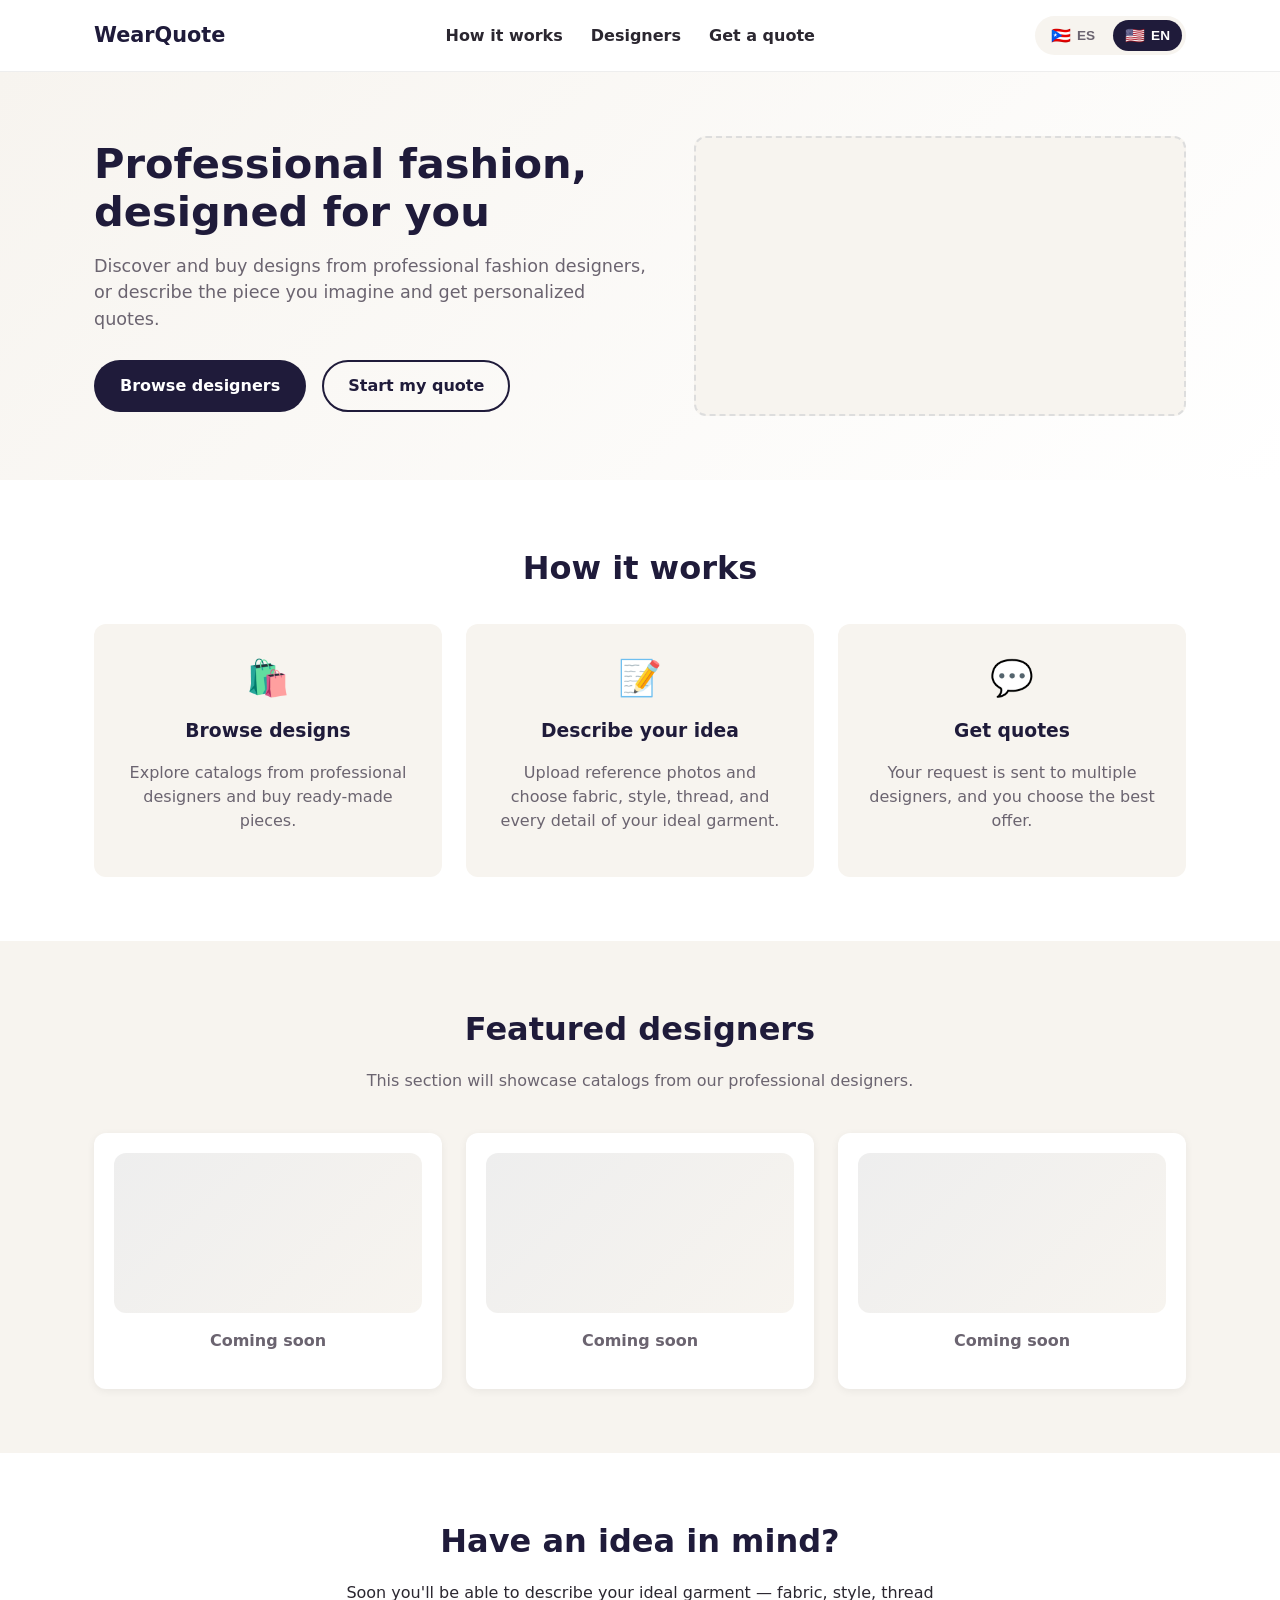
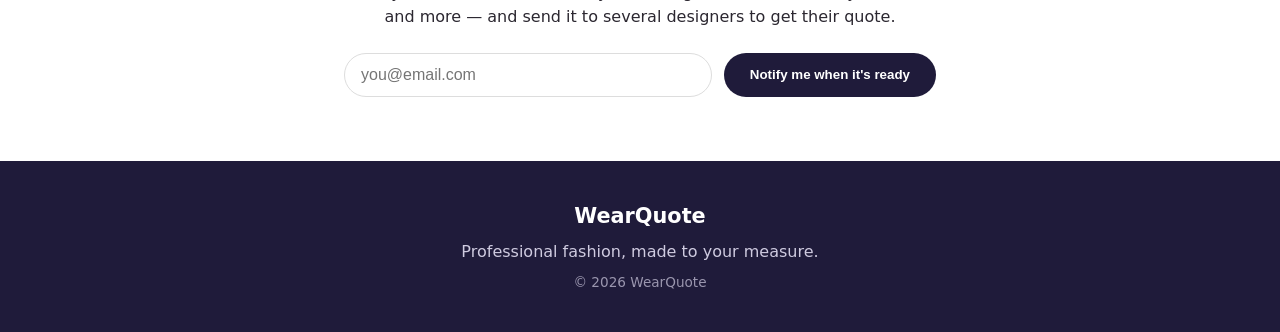
==== index.html @ 9741a13c "Add WearQuote bilingual landing page (ES/EN with PR/US flag toggle) Includes hero, how-it-works, des" ====
<!DOCTYPE html>
<html lang="es">
<head>
  <meta charset="UTF-8" />
  <meta name="viewport" content="width=device-width, initial-scale=1.0" />
  <title>WearQuote — Moda a tu medida</title>
  <meta name="description" content="WearQuote conecta clientes con diseñadores de moda profesionales: compra diseños listos o pide una cotización personalizada." />
  <link rel="icon" href="assets/images/favicon.png" />
  <link rel="stylesheet" href="css/styles.css" />
</head>
<body>

  <header class="site-header">
    <div class="container header-inner">
      <a href="#top" class="logo">
        <img src="assets/images/logo.png" alt="WearQuote" class="logo-img" onerror="this.style.display='none'" />
        <span class="logo-text">WearQuote</span>
      </a>

      <nav class="main-nav">
        <a href="#how-it-works" data-i18n="nav.howItWorks">Cómo funciona</a>
        <a href="#designers" data-i18n="nav.designers">Diseñadores</a>
        <a href="#quote" data-i18n="nav.quote">Pide tu cotización</a>
      </nav>

      <div class="lang-switch" role="group" aria-label="Language selector">
        <button class="lang-btn active" data-lang="es" aria-label="Español (Puerto Rico)">
          <span class="flag" aria-hidden="true">🇵🇷</span> ES
        </button>
        <button class="lang-btn" data-lang="en" aria-label="English (United States)">
          <span class="flag" aria-hidden="true">🇺🇸</span> EN
        </button>
      </div>
    </div>
  </header>

  <main id="top">
    <section class="hero">
      <div class="container hero-inner">
        <div class="hero-text">
          <h1 data-i18n="hero.title">Moda profesional, diseñada para ti</h1>
          <p data-i18n="hero.subtitle">Descubre y compra diseños de moda creados por diseñadores profesionales, o describe la pieza que imaginas y recibe cotizaciones personalizadas.</p>
          <div class="hero-actions">
            <a href="#designers" class="btn btn-primary" data-i18n="hero.ctaBrowse">Ver diseñadores</a>
            <a href="#quote" class="btn btn-secondary" data-i18n="hero.ctaQuote">Crear mi cotización</a>
          </div>
        </div>
        <div class="hero-image">
          <img src="assets/images/hero.jpg" alt="WearQuote" onerror="this.parentElement.classList.add('img-placeholder')" />
        </div>
      </div>
    </section>

    <section id="how-it-works" class="section">
      <div class="container">
        <h2 data-i18n="how.title">Cómo funciona</h2>
        <div class="cards">
          <div class="card">
            <div class="card-icon">🛍️</div>
            <h3 data-i18n="how.step1Title">Explora diseños</h3>
            <p data-i18n="how.step1Text">Navega catálogos de diseñadores profesionales y compra piezas ya creadas.</p>
          </div>
          <div class="card">
            <div class="card-icon">📝</div>
            <h3 data-i18n="how.step2Title">Describe tu idea</h3>
            <p data-i18n="how.step2Text">Sube fotos de referencia y elige tela, estilo, hilo y cada detalle de tu prenda ideal.</p>
          </div>
          <div class="card">
            <div class="card-icon">💬</div>
            <h3 data-i18n="how.step3Title">Recibe cotizaciones</h3>
            <p data-i18n="how.step3Text">Tu solicitud se envía a varios diseñadores y tú eliges la mejor oferta.</p>
          </div>
        </div>
      </div>
    </section>

    <section id="designers" class="section section-alt">
      <div class="container">
        <h2 data-i18n="designers.title">Diseñadores destacados</h2>
        <p class="section-sub" data-i18n="designers.subtitle">Esta sección mostrará los catálogos de nuestros diseñadores profesionales.</p>
        <div class="designer-grid">
          <div class="designer-card placeholder">
            <div class="designer-photo"></div>
            <p data-i18n="designers.comingSoon">Próximamente</p>
          </div>
          <div class="designer-card placeholder">
            <div class="designer-photo"></div>
            <p data-i18n="designers.comingSoon">Próximamente</p>
          </div>
          <div class="designer-card placeholder">
            <div class="designer-photo"></div>
            <p data-i18n="designers.comingSoon">Próximamente</p>
          </div>
        </div>
      </div>
    </section>

    <section id="quote" class="section quote-section">
      <div class="container quote-inner">
        <h2 data-i18n="quote.title">¿Tienes una idea en mente?</h2>
        <p data-i18n="quote.subtitle">Pronto podrás describir tu prenda ideal — tela, estilo, hilo y más — y enviarla a varios diseñadores para recibir su cotización.</p>
        <form class="quote-form" onsubmit="event.preventDefault();">
          <input type="email" placeholder="tu@email.com" data-i18n-placeholder="quote.emailPlaceholder" required />
          <button type="submit" class="btn btn-primary" data-i18n="quote.notifyMe">Notifícame cuando esté lista</button>
        </form>
      </div>
    </section>
  </main>

  <footer class="site-footer">
    <div class="container footer-inner">
      <span class="logo-text">WearQuote</span>
      <p data-i18n="footer.tagline">Moda profesional, hecha a tu medida.</p>
      <p class="copyright">&copy; 2026 WearQuote</p>
    </div>
  </footer>

  <script src="js/i18n.js"></script>
  <script src="js/script.js"></script>
</body>
</html>
---- css/styles.css ----
:root {
  --color-primary: #1f1b3a;
  --color-accent: #d4a373;
  --color-bg: #ffffff;
  --color-bg-alt: #f7f4ef;
  --color-text: #2b2730;
  --color-text-light: #6b6470;
  --radius: 12px;
  --max-width: 1140px;
  font-family: 'Segoe UI', system-ui, -apple-system, Roboto, sans-serif;
}

* {
  box-sizing: border-box;
}

body {
  margin: 0;
  color: var(--color-text);
  background: var(--color-bg);
  line-height: 1.5;
}

.container {
  max-width: var(--max-width);
  margin: 0 auto;
  padding: 0 24px;
}

h1, h2, h3 {
  margin: 0 0 16px;
  font-weight: 700;
  color: var(--color-primary);
}

a {
  color: inherit;
  text-decoration: none;
}

/* Header */
.site-header {
  position: sticky;
  top: 0;
  background: var(--color-bg);
  border-bottom: 1px solid #eee;
  z-index: 10;
}

.header-inner {
  display: flex;
  align-items: center;
  justify-content: space-between;
  padding: 16px 24px;
  gap: 24px;
}

.logo {
  display: flex;
  align-items: center;
  gap: 8px;
}

.logo-img {
  height: 32px;
}

.logo-text {
  font-size: 1.3rem;
  font-weight: 800;
  color: var(--color-primary);
}

.main-nav {
  display: flex;
  gap: 28px;
  flex: 1;
  justify-content: center;
}

.main-nav a {
  font-weight: 600;
  color: var(--color-text);
}

.main-nav a:hover {
  color: var(--color-accent);
}

.lang-switch {
  display: flex;
  gap: 6px;
  background: var(--color-bg-alt);
  border-radius: 999px;
  padding: 4px;
}

.lang-btn {
  display: flex;
  align-items: center;
  gap: 6px;
  border: none;
  background: transparent;
  padding: 6px 12px;
  border-radius: 999px;
  font-weight: 700;
  font-size: 0.85rem;
  cursor: pointer;
  color: var(--color-text-light);
}

.lang-btn .flag {
  font-size: 1rem;
}

.lang-btn.active {
  background: var(--color-primary);
  color: #fff;
}

/* Hero */
.hero {
  padding: 64px 0;
  background: linear-gradient(135deg, var(--color-bg-alt), #fff);
}

.hero-inner {
  display: flex;
  align-items: center;
  gap: 48px;
  flex-wrap: wrap;
}

.hero-text {
  flex: 1 1 420px;
}

.hero-text h1 {
  font-size: 2.6rem;
  line-height: 1.15;
}

.hero-text p {
  color: var(--color-text-light);
  font-size: 1.1rem;
  margin-bottom: 28px;
}

.hero-actions {
  display: flex;
  gap: 16px;
  flex-wrap: wrap;
}

.hero-image {
  flex: 1 1 360px;
  min-height: 280px;
  border-radius: var(--radius);
  overflow: hidden;
}

.hero-image img {
  width: 100%;
  height: 100%;
  object-fit: cover;
  display: block;
}

.hero-image.img-placeholder {
  background: var(--color-bg-alt);
  border: 2px dashed #ddd;
}

.hero-image.img-placeholder img {
  display: none;
}

/* Buttons */
.btn {
  display: inline-block;
  padding: 12px 24px;
  border-radius: 999px;
  font-weight: 700;
  cursor: pointer;
  border: 2px solid transparent;
}

.btn-primary {
  background: var(--color-primary);
  color: #fff;
}

.btn-primary:hover {
  background: #2f2a55;
}

.btn-secondary {
  background: transparent;
  border-color: var(--color-primary);
  color: var(--color-primary);
}

.btn-secondary:hover {
  background: var(--color-primary);
  color: #fff;
}

/* Sections */
.section {
  padding: 64px 0;
}

.section-alt {
  background: var(--color-bg-alt);
}

.section h2 {
  font-size: 2rem;
  text-align: center;
}

.section-sub {
  text-align: center;
  color: var(--color-text-light);
  max-width: 640px;
  margin: 0 auto 40px;
}

/* Cards */
.cards {
  display: grid;
  grid-template-columns: repeat(auto-fit, minmax(220px, 1fr));
  gap: 24px;
  margin-top: 32px;
}

.card {
  background: var(--color-bg-alt);
  border-radius: var(--radius);
  padding: 28px;
  text-align: center;
}

.card-icon {
  font-size: 2.2rem;
  margin-bottom: 12px;
}

.card p {
  color: var(--color-text-light);
}

/* Designers grid */
.designer-grid {
  display: grid;
  grid-template-columns: repeat(auto-fit, minmax(200px, 1fr));
  gap: 24px;
}

.designer-card {
  background: #fff;
  border-radius: var(--radius);
  padding: 20px;
  text-align: center;
  box-shadow: 0 2px 8px rgba(0,0,0,0.06);
}

.designer-photo {
  height: 160px;
  border-radius: var(--radius);
  background: linear-gradient(135deg, #eee, #f7f4ef);
  margin-bottom: 12px;
}

.designer-card p {
  color: var(--color-text-light);
  font-weight: 600;
}

/* Quote section */
.quote-section {
  text-align: center;
}

.quote-inner {
  max-width: 640px;
}

.quote-form {
  display: flex;
  gap: 12px;
  margin-top: 24px;
  flex-wrap: wrap;
  justify-content: center;
}

.quote-form input {
  flex: 1 1 240px;
  padding: 12px 16px;
  border-radius: 999px;
  border: 1px solid #ddd;
  font-size: 1rem;
}

/* Footer */
.site-footer {
  background: var(--color-primary);
  color: #fff;
  padding: 40px 0;
  text-align: center;
}

.site-footer .logo-text {
  color: #fff;
}

.footer-inner p {
  color: #cfcbe0;
  margin: 8px 0 0;
}

.copyright {
  font-size: 0.85rem;
  opacity: 0.7;
}

@media (max-width: 760px) {
  .main-nav {
    display: none;
  }
  .hero-text h1 {
    font-size: 2rem;
  }
}
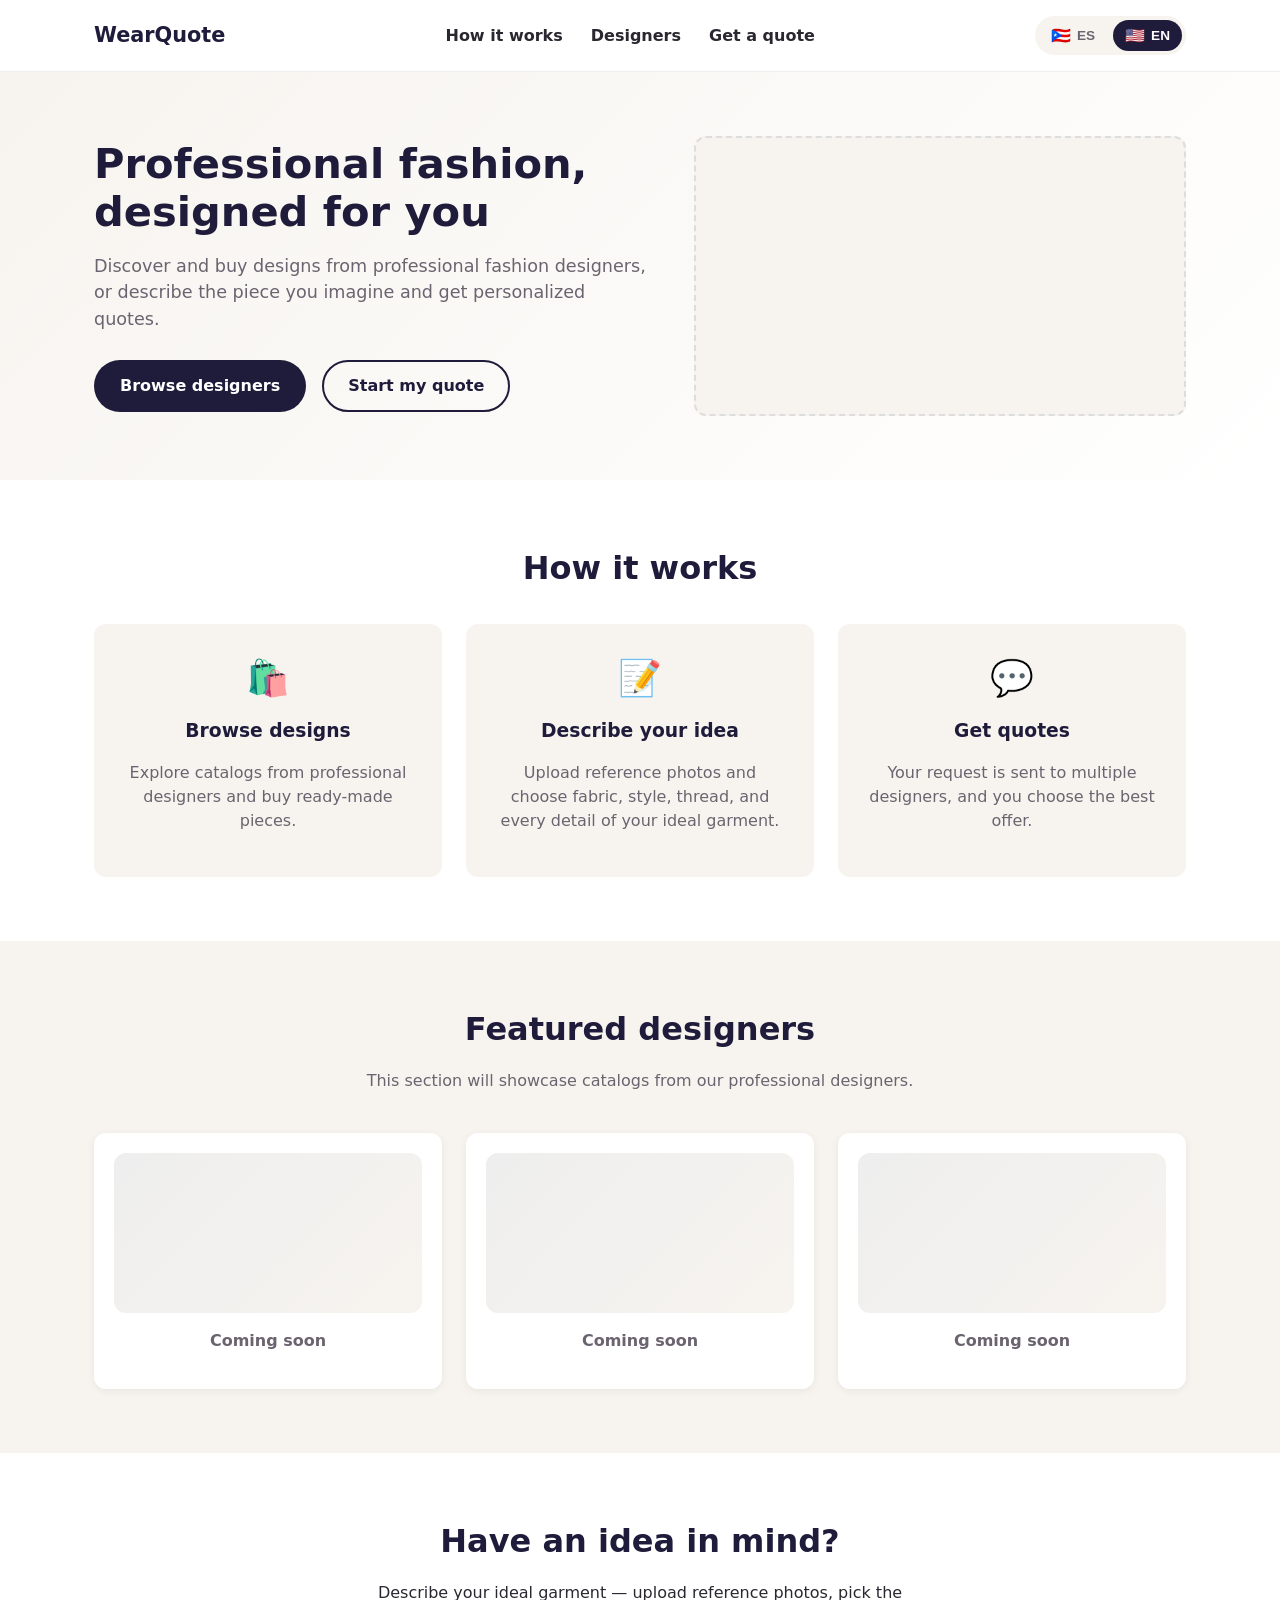
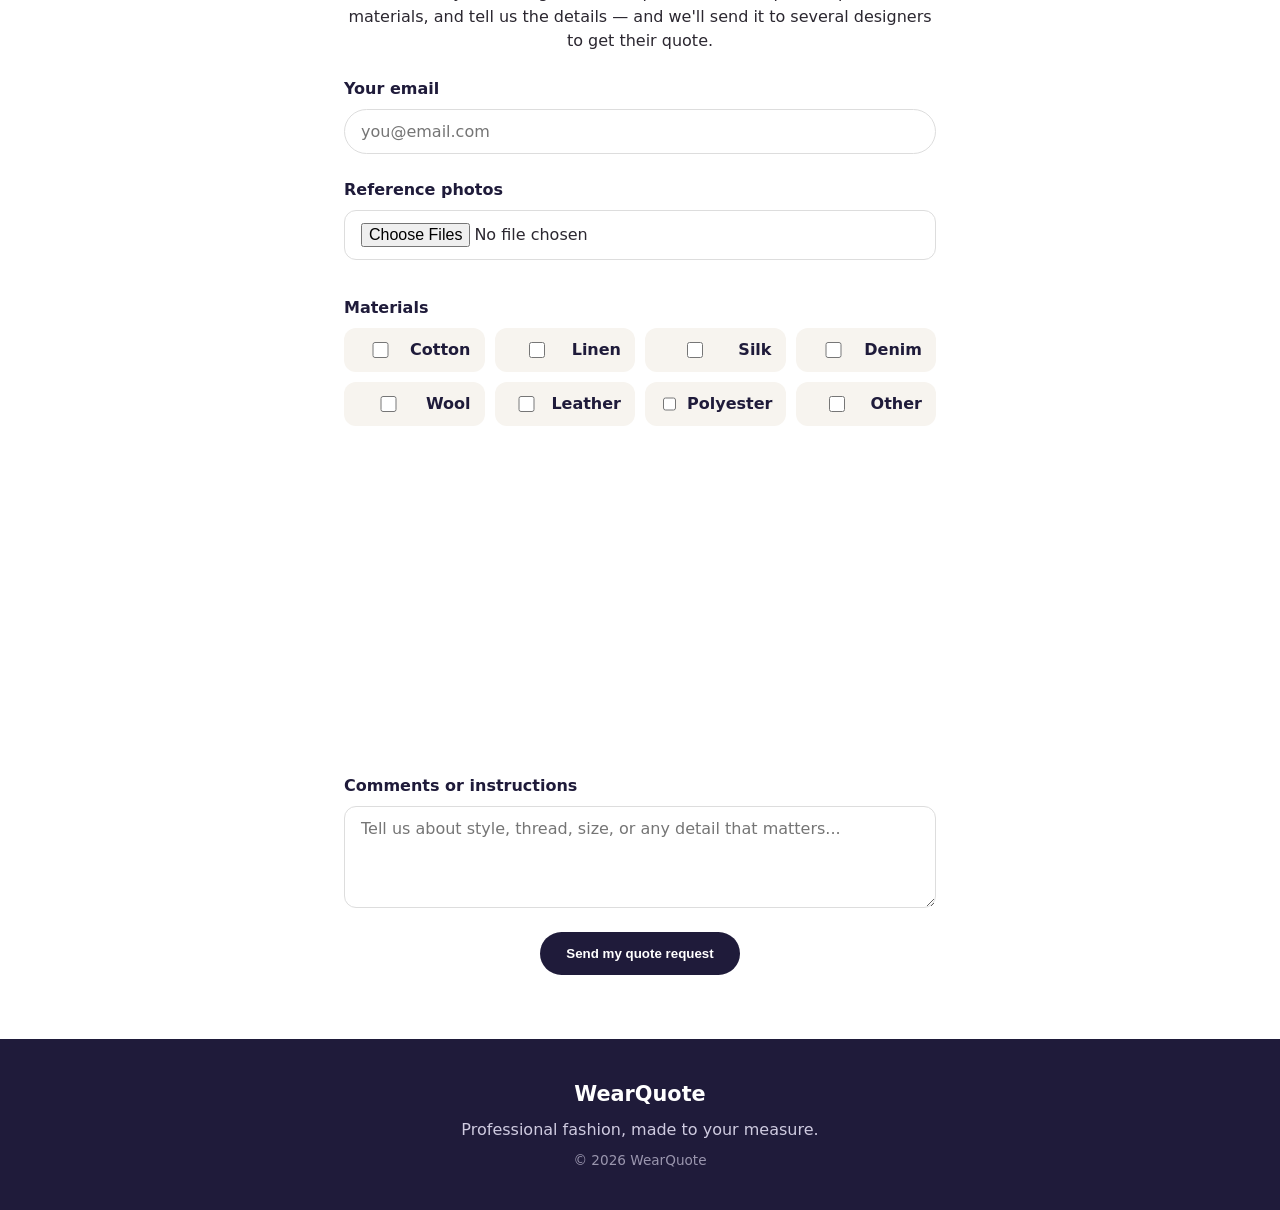
==== commit 9a37c303: "Add photo upload, materials and comments to the quote form Expands the quote section so clients can " ====
--- a/index.html
+++ b/index.html
@@ -98,11 +98,65 @@
     <section id="quote" class="section quote-section">
       <div class="container quote-inner">
         <h2 data-i18n="quote.title">¿Tienes una idea en mente?</h2>
-        <p data-i18n="quote.subtitle">Pronto podrás describir tu prenda ideal — tela, estilo, hilo y más — y enviarla a varios diseñadores para recibir su cotización.</p>
-        <form class="quote-form" onsubmit="event.preventDefault();">
-          <input type="email" placeholder="tu@email.com" data-i18n-placeholder="quote.emailPlaceholder" required />
-          <button type="submit" class="btn btn-primary" data-i18n="quote.notifyMe">Notifícame cuando esté lista</button>
+        <p data-i18n="quote.subtitle">Describe tu prenda ideal — sube fotos de referencia, elige los materiales y cuéntanos los detalles — y la enviaremos a varios diseñadores para recibir su cotización.</p>
+        <form class="quote-form quote-form-full" id="quote-form">
+          <div class="form-field">
+            <label for="quote-email" data-i18n="quote.emailLabel">Tu correo electrónico</label>
+            <input type="email" id="quote-email" placeholder="tu@email.com" data-i18n-placeholder="quote.emailPlaceholder" required />
+          </div>
+
+          <div class="form-field">
+            <label for="quote-photos" data-i18n="quote.photosLabel">Fotos de referencia</label>
+            <input type="file" id="quote-photos" accept="image/*" multiple />
+            <div id="quote-photos-preview" class="photo-preview"></div>
+          </div>
+
+          <div class="form-field">
+            <span class="form-field-label" data-i18n="quote.materialsLabel">Materiales</span>
+            <div class="materials-grid">
+              <label class="material-option">
+                <input type="checkbox" name="materials" value="cotton" />
+                <span data-i18n="quote.materialCotton">Algodón</span>
+              </label>
+              <label class="material-option">
+                <input type="checkbox" name="materials" value="linen" />
+                <span data-i18n="quote.materialLinen">Lino</span>
+              </label>
+              <label class="material-option">
+                <input type="checkbox" name="materials" value="silk" />
+                <span data-i18n="quote.materialSilk">Seda</span>
+              </label>
+              <label class="material-option">
+                <input type="checkbox" name="materials" value="denim" />
+                <span data-i18n="quote.materialDenim">Mezclilla</span>
+              </label>
+              <label class="material-option">
+                <input type="checkbox" name="materials" value="wool" />
+                <span data-i18n="quote.materialWool">Lana</span>
+              </label>
+              <label class="material-option">
+                <input type="checkbox" name="materials" value="leather" />
+                <span data-i18n="quote.materialLeather">Cuero</span>
+              </label>
+              <label class="material-option">
+                <input type="checkbox" name="materials" value="polyester" />
+                <span data-i18n="quote.materialPolyester">Poliéster</span>
+              </label>
+              <label class="material-option">
+                <input type="checkbox" name="materials" value="other" />
+                <span data-i18n="quote.materialOther">Otro</span>
+              </label>
+            </div>
+          </div>
+
+          <div class="form-field">
+            <label for="quote-comments" data-i18n="quote.commentsLabel">Comentarios o instrucciones</label>
+            <textarea id="quote-comments" rows="4" data-i18n-placeholder="quote.commentsPlaceholder" placeholder="Cuéntanos el estilo, el hilo, la talla o cualquier detalle importante..."></textarea>
+          </div>
+
+          <button type="submit" class="btn btn-primary" data-i18n="quote.submit">Enviar mi cotización</button>
         </form>
+        <p id="quote-success" class="quote-success" data-i18n="quote.successMessage"></p>
       </div>
     </section>
   </main>
--- a/css/styles.css
+++ b/css/styles.css
@@ -302,6 +302,94 @@
   font-size: 1rem;
 }
 
+.quote-form-full {
+  flex-direction: column;
+  align-items: stretch;
+  text-align: left;
+  gap: 24px;
+}
+
+.form-field {
+  display: flex;
+  flex-direction: column;
+  gap: 8px;
+}
+
+.form-field label,
+.form-field-label {
+  font-weight: 700;
+  color: var(--color-primary);
+}
+
+.quote-form-full input[type="email"],
+.quote-form-full input[type="file"],
+.quote-form-full textarea {
+  flex: none;
+  width: 100%;
+  padding: 12px 16px;
+  border-radius: var(--radius);
+  border: 1px solid #ddd;
+  font-size: 1rem;
+  font-family: inherit;
+}
+
+.quote-form-full input[type="email"] {
+  border-radius: 999px;
+}
+
+.quote-form-full textarea {
+  resize: vertical;
+}
+
+.photo-preview {
+  display: flex;
+  flex-wrap: wrap;
+  gap: 10px;
+  margin-top: 4px;
+}
+
+.photo-preview img {
+  width: 72px;
+  height: 72px;
+  object-fit: cover;
+  border-radius: var(--radius);
+  border: 1px solid #ddd;
+}
+
+.materials-grid {
+  display: grid;
+  grid-template-columns: repeat(auto-fit, minmax(140px, 1fr));
+  gap: 10px;
+}
+
+.material-option {
+  display: flex;
+  align-items: center;
+  gap: 8px;
+  background: var(--color-bg-alt);
+  border-radius: var(--radius);
+  padding: 10px 14px;
+  font-weight: 600;
+  cursor: pointer;
+}
+
+.material-option input {
+  accent-color: var(--color-primary);
+  width: 16px;
+  height: 16px;
+}
+
+.quote-form-full .btn {
+  align-self: center;
+}
+
+.quote-success {
+  display: none;
+  margin-top: 16px;
+  color: var(--color-accent);
+  font-weight: 700;
+}
+
 /* Footer */
 .site-footer {
   background: var(--color-primary);
@@ -325,8 +413,14 @@
 }
 
 @media (max-width: 760px) {
+  .header-inner {
+    flex-direction: column;
+    gap: 12px;
+    padding: 12px 24px;
+  }
   .main-nav {
-    display: none;
+    gap: 16px;
+    flex-wrap: wrap;
   }
   .hero-text h1 {
     font-size: 2rem;
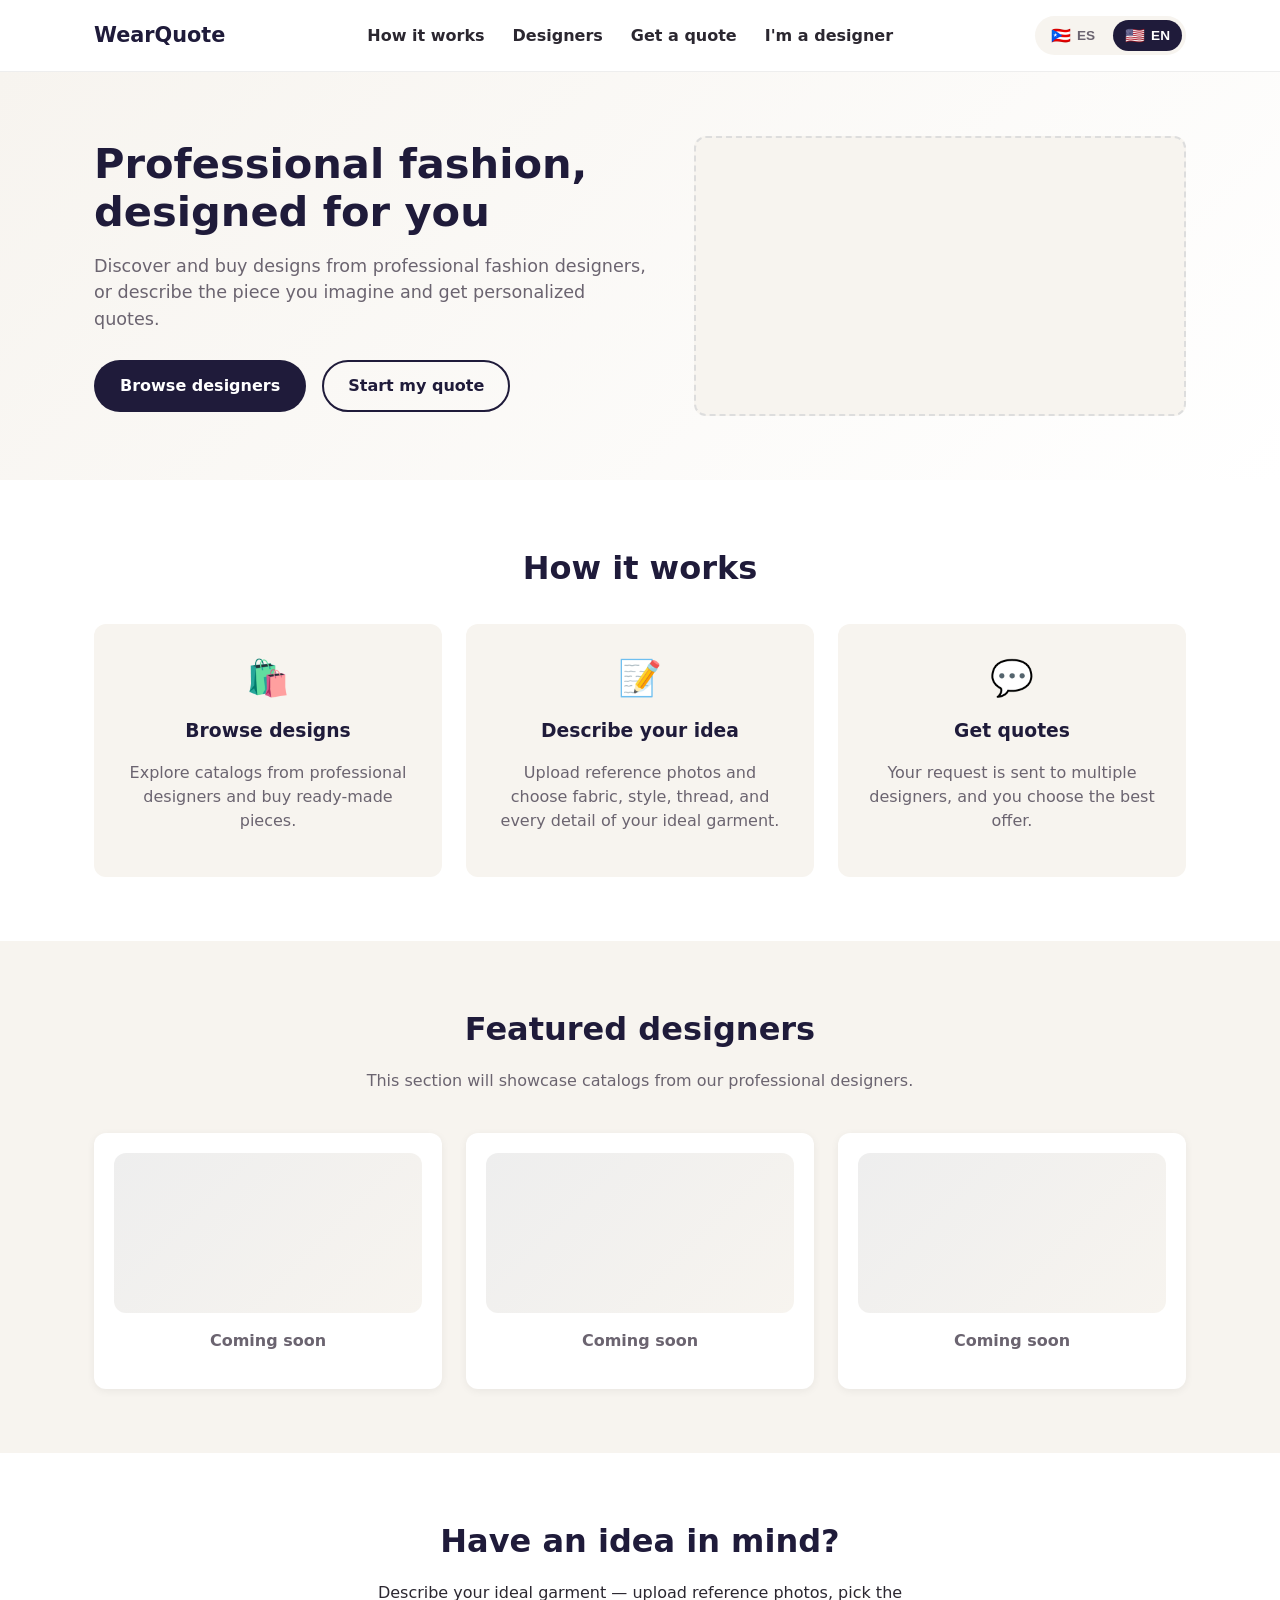
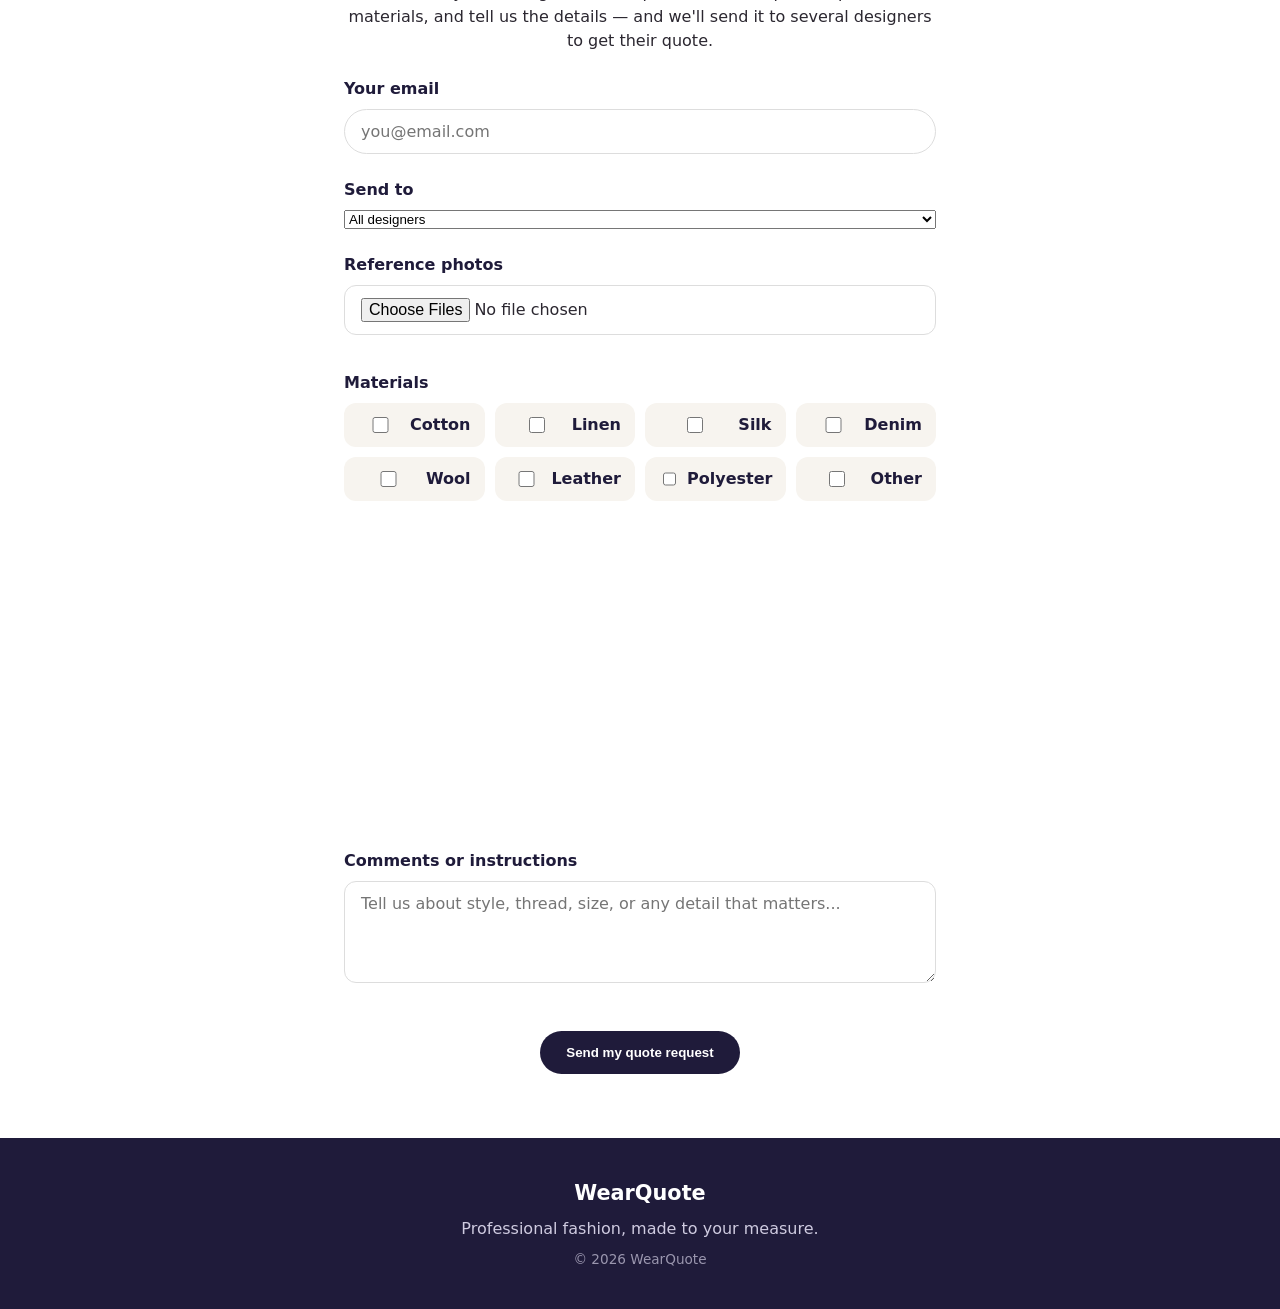
==== commit 23ab3baf: "Add Supabase-backed designer marketplace (accounts, portfolios, targeted quotes) Lets designers sign" ====
--- a/index.html
+++ b/index.html
@@ -21,6 +21,7 @@
         <a href="#how-it-works" data-i18n="nav.howItWorks">Cómo funciona</a>
         <a href="#designers" data-i18n="nav.designers">Diseñadores</a>
         <a href="#quote" data-i18n="nav.quote">Pide tu cotización</a>
+        <a href="designer-login.html" data-i18n="nav.designerLogin">Soy diseñador</a>
       </nav>
 
       <div class="lang-switch" role="group" aria-label="Language selector">
@@ -77,8 +78,8 @@
     <section id="designers" class="section section-alt">
       <div class="container">
         <h2 data-i18n="designers.title">Diseñadores destacados</h2>
-        <p class="section-sub" data-i18n="designers.subtitle">Esta sección mostrará los catálogos de nuestros diseñadores profesionales.</p>
-        <div class="designer-grid">
+        <p class="section-sub" data-i18n="designers.subtitle">Explora los catálogos de nuestros diseñadores profesionales y pide una cotización directamente.</p>
+        <div id="designers-grid" class="designer-grid">
           <div class="designer-card placeholder">
             <div class="designer-photo"></div>
             <p data-i18n="designers.comingSoon">Próximamente</p>
@@ -99,10 +100,18 @@
       <div class="container quote-inner">
         <h2 data-i18n="quote.title">¿Tienes una idea en mente?</h2>
         <p data-i18n="quote.subtitle">Describe tu prenda ideal — sube fotos de referencia, elige los materiales y cuéntanos los detalles — y la enviaremos a varios diseñadores para recibir su cotización.</p>
+        <p id="quote-target-banner" class="quote-target-banner" style="display:none;"></p>
         <form class="quote-form quote-form-full" id="quote-form">
           <div class="form-field">
             <label for="quote-email" data-i18n="quote.emailLabel">Tu correo electrónico</label>
             <input type="email" id="quote-email" placeholder="tu@email.com" data-i18n-placeholder="quote.emailPlaceholder" required />
+          </div>
+
+          <div class="form-field">
+            <label for="quote-designer" data-i18n="quote.designerLabel">Enviar a</label>
+            <select id="quote-designer">
+              <option value="" data-i18n="quote.designerAll">Todos los diseñadores</option>
+            </select>
           </div>
 
           <div class="form-field">
@@ -154,6 +163,7 @@
             <textarea id="quote-comments" rows="4" data-i18n-placeholder="quote.commentsPlaceholder" placeholder="Cuéntanos el estilo, el hilo, la talla o cualquier detalle importante..."></textarea>
           </div>
 
+          <p id="quote-error" class="auth-error"></p>
           <button type="submit" class="btn btn-primary" data-i18n="quote.submit">Enviar mi cotización</button>
         </form>
         <p id="quote-success" class="quote-success" data-i18n="quote.successMessage"></p>
@@ -169,7 +179,12 @@
     </div>
   </footer>
 
+  <script src="https://cdn.jsdelivr.net/npm/@supabase/supabase-js@2"></script>
+  <script src="js/supabase-config.js"></script>
+  <script src="js/supabase-client.js"></script>
   <script src="js/i18n.js"></script>
   <script src="js/script.js"></script>
+  <script src="js/designers.js"></script>
+  <script src="js/quote-form.js"></script>
 </body>
 </html>
--- a/css/styles.css
+++ b/css/styles.css
@@ -388,6 +388,156 @@
   margin-top: 16px;
   color: var(--color-accent);
   font-weight: 700;
+}
+
+/* Auth (designer login / signup) */
+.auth-section {
+  display: flex;
+  justify-content: center;
+}
+
+.auth-inner {
+  max-width: 480px;
+}
+
+.auth-card {
+  background: var(--color-bg-alt);
+  border-radius: var(--radius);
+  padding: 32px;
+}
+
+.auth-tabs {
+  display: flex;
+  gap: 8px;
+  margin-bottom: 24px;
+}
+
+.auth-tab {
+  flex: 1;
+  border: none;
+  background: #fff;
+  padding: 12px;
+  border-radius: 999px;
+  font-weight: 700;
+  cursor: pointer;
+  color: var(--color-text-light);
+}
+
+.auth-tab.active {
+  background: var(--color-primary);
+  color: #fff;
+}
+
+.auth-form {
+  display: flex;
+  flex-direction: column;
+  gap: 16px;
+}
+
+.auth-form input,
+.auth-form textarea {
+  padding: 12px 16px;
+  border-radius: var(--radius);
+  border: 1px solid #ddd;
+  font-size: 1rem;
+  font-family: inherit;
+}
+
+.auth-error {
+  color: #c0392b;
+  font-weight: 600;
+  margin: 0;
+}
+
+.auth-success {
+  color: var(--color-accent);
+  font-weight: 600;
+  margin: 0;
+}
+
+/* Designer dashboard */
+.dashboard-inner {
+  max-width: 760px;
+  margin: 0 auto;
+}
+
+.dashboard-form {
+  display: flex;
+  flex-direction: column;
+  gap: 16px;
+  margin-bottom: 40px;
+}
+
+.dashboard-form input,
+.dashboard-form textarea {
+  padding: 12px 16px;
+  border-radius: var(--radius);
+  border: 1px solid #ddd;
+  font-size: 1rem;
+  font-family: inherit;
+}
+
+.profile-photo-preview {
+  width: 96px;
+  height: 96px;
+  border-radius: 50%;
+  object-fit: cover;
+  display: none;
+  margin-top: 8px;
+}
+
+.dashboard-portfolio-grid {
+  margin-top: 24px;
+}
+
+.portfolio-thumb {
+  width: 100%;
+  height: 160px;
+  object-fit: cover;
+  border-radius: var(--radius);
+  margin-bottom: 12px;
+}
+
+/* Designer cards with real photos */
+.designer-photo-img {
+  width: 100%;
+  height: 160px;
+  object-fit: cover;
+  border-radius: var(--radius);
+  margin-bottom: 12px;
+}
+
+/* Designer public profile */
+.designer-profile-header {
+  display: flex;
+  gap: 24px;
+  align-items: center;
+  margin-bottom: 40px;
+  flex-wrap: wrap;
+}
+
+.designer-profile-photo {
+  width: 140px;
+  height: 140px;
+  border-radius: 50%;
+  object-fit: cover;
+  background: var(--color-bg-alt);
+}
+
+.designer-profile-specialty {
+  color: var(--color-accent);
+  font-weight: 700;
+}
+
+/* Quote target banner */
+.quote-target-banner {
+  background: var(--color-bg-alt);
+  border-radius: 999px;
+  padding: 10px 20px;
+  display: inline-block;
+  font-weight: 700;
+  color: var(--color-primary);
+  margin-top: 16px;
 }
 
 /* Footer */
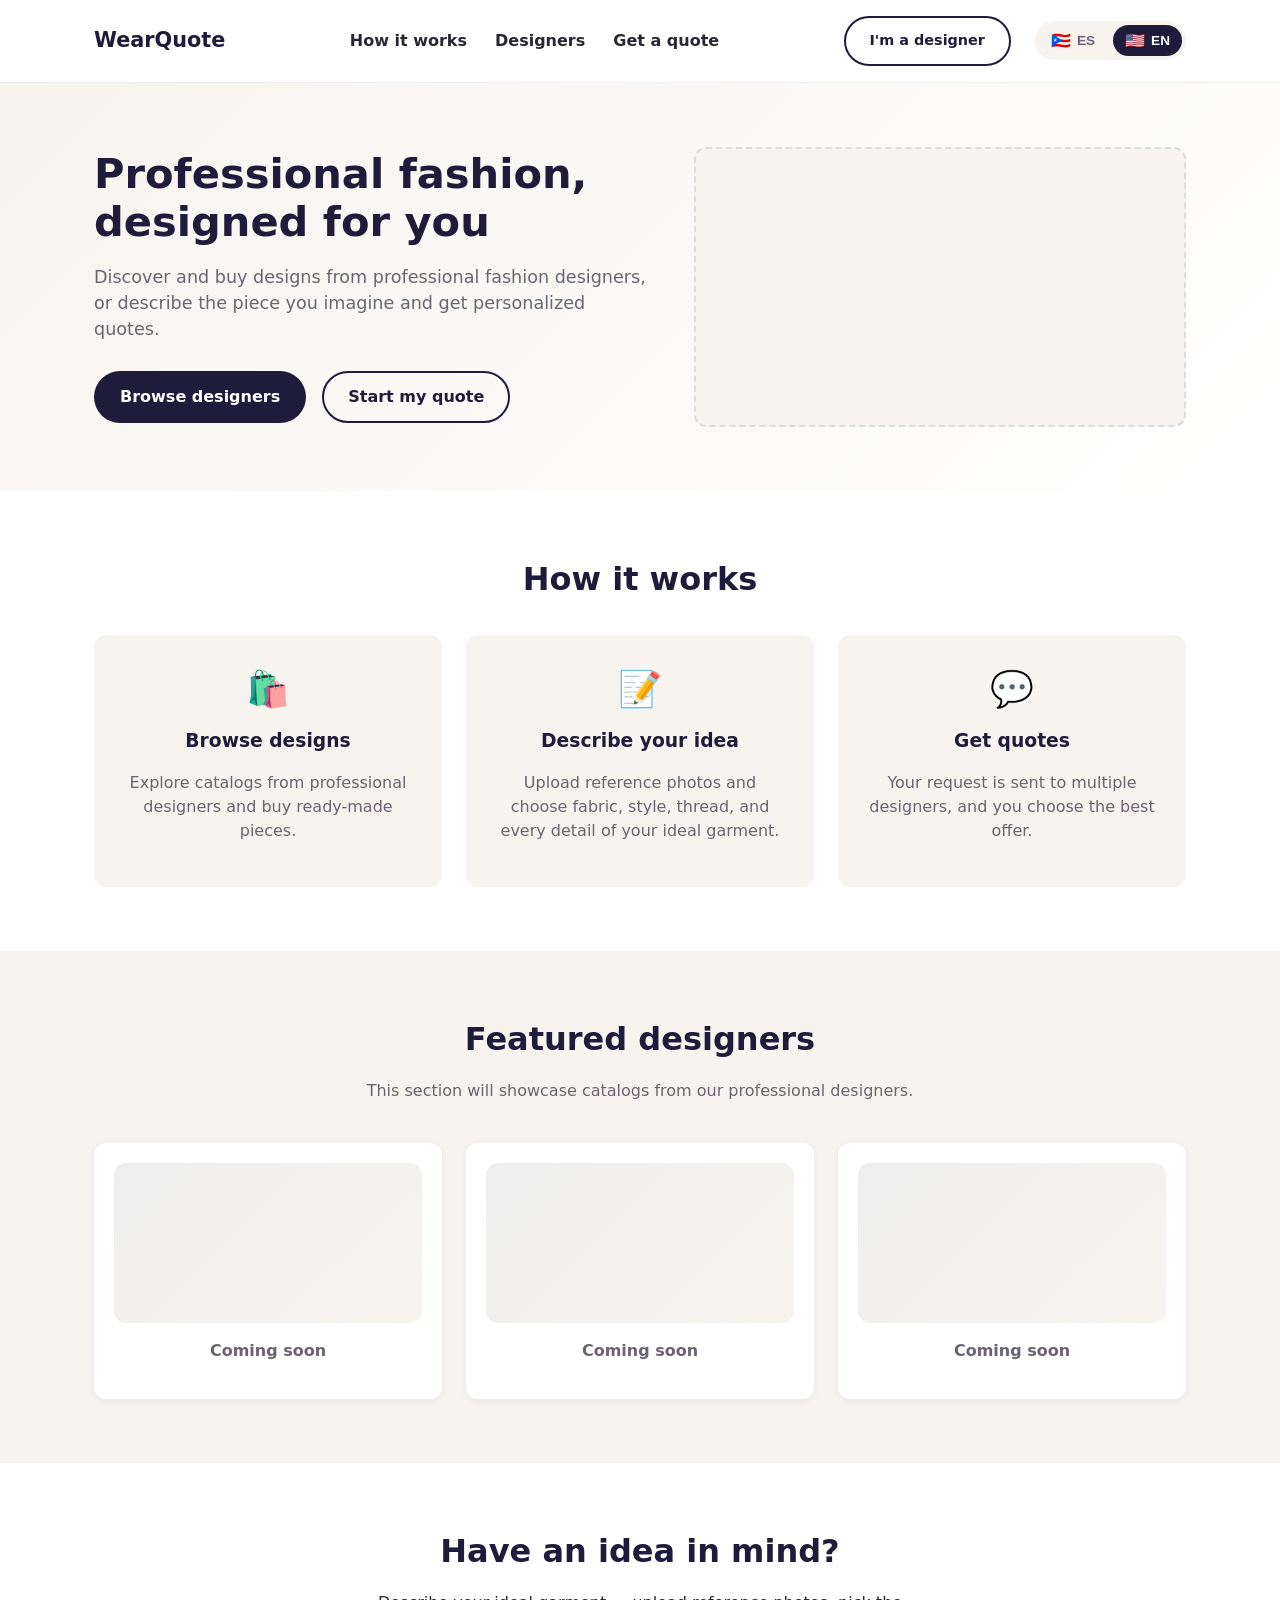
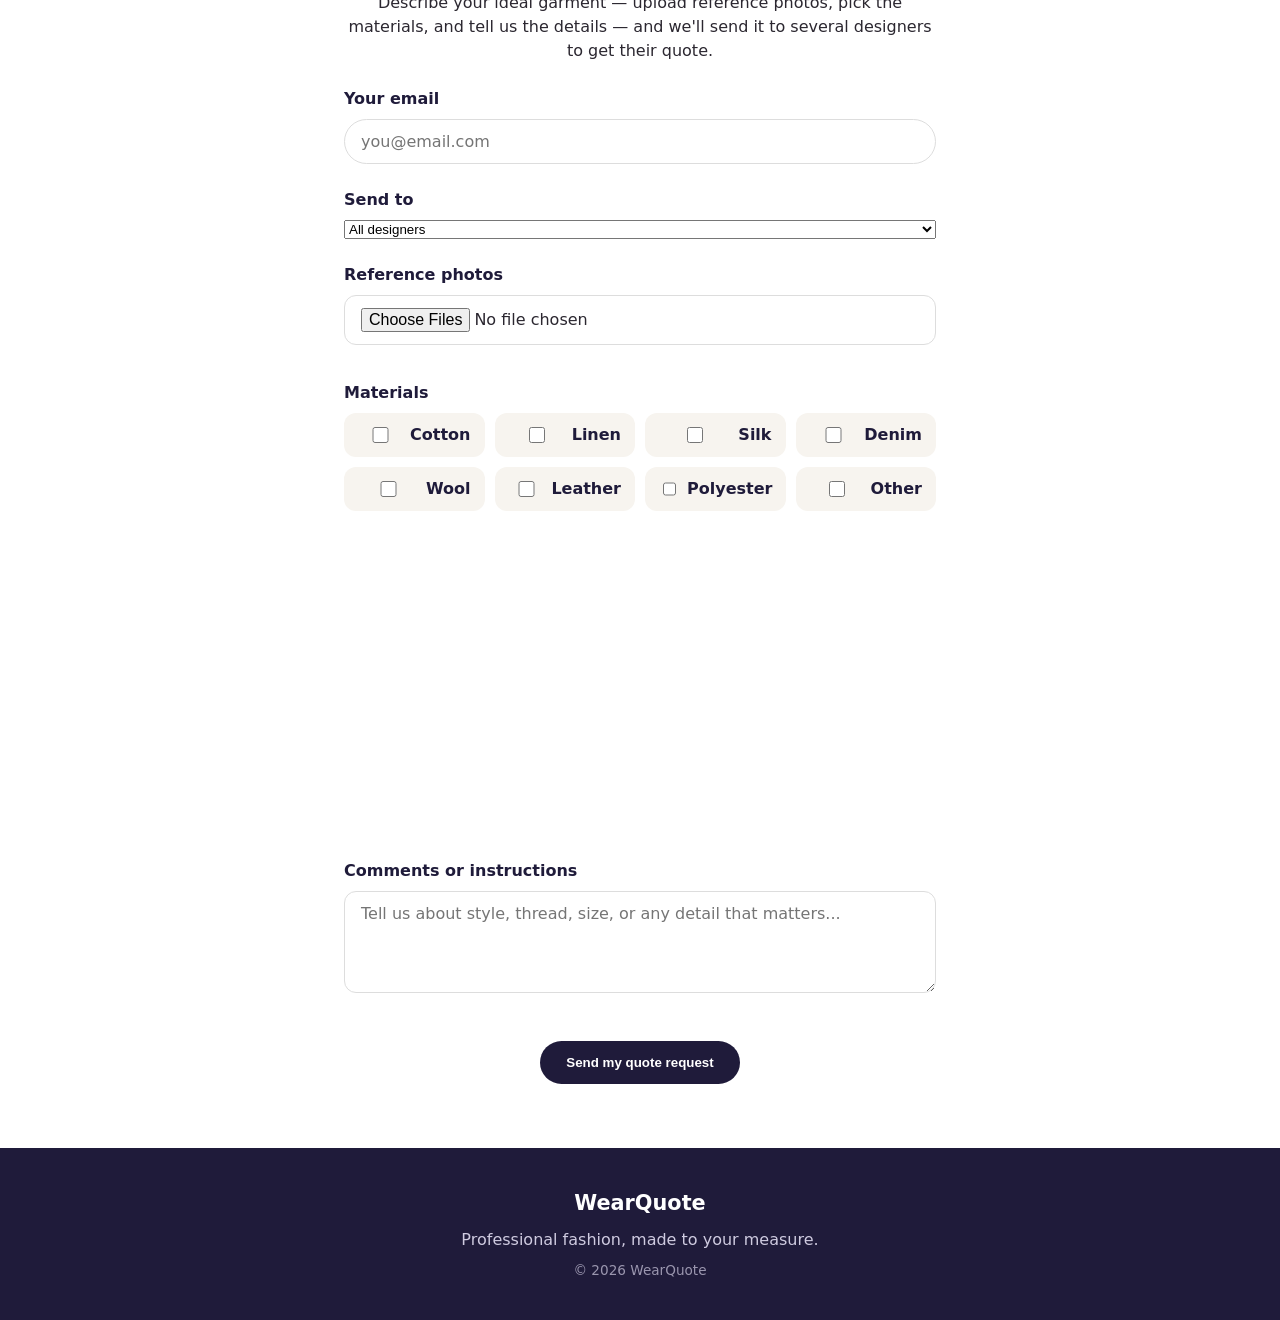
==== commit 52acc22c: "Turn designer login into a popup-style modal with side-by-side login/signup Restyle designer-login.h" ====
--- a/index.html
+++ b/index.html
@@ -21,8 +21,9 @@
         <a href="#how-it-works" data-i18n="nav.howItWorks">Cómo funciona</a>
         <a href="#designers" data-i18n="nav.designers">Diseñadores</a>
         <a href="#quote" data-i18n="nav.quote">Pide tu cotización</a>
-        <a href="designer-login.html" data-i18n="nav.designerLogin">Soy diseñador</a>
       </nav>
+
+      <a href="designer-login.html" class="btn btn-secondary nav-designer-btn" data-i18n="nav.designerLogin">Soy diseñador</a>
 
       <div class="lang-switch" role="group" aria-label="Language selector">
         <button class="lang-btn active" data-lang="es" aria-label="Español (Puerto Rico)">
@@ -184,6 +185,7 @@
   <script src="js/supabase-client.js"></script>
   <script src="js/i18n.js"></script>
   <script src="js/script.js"></script>
+  <script src="js/utils.js"></script>
   <script src="js/designers.js"></script>
   <script src="js/quote-form.js"></script>
 </body>
--- a/css/styles.css
+++ b/css/styles.css
@@ -87,6 +87,12 @@
   color: var(--color-accent);
 }
 
+.nav-designer-btn {
+  padding: 8px 18px;
+  font-size: 0.9rem;
+  white-space: nowrap;
+}
+
 .lang-switch {
   display: flex;
   gap: 6px;
@@ -277,6 +283,103 @@
   font-weight: 600;
 }
 
+/* "Gig card" style designer cards on the homepage grid */
+.gig-card {
+  padding: 0;
+  text-align: left;
+  overflow: hidden;
+  display: flex;
+  flex-direction: column;
+  transition: transform 0.2s ease, box-shadow 0.2s ease;
+}
+
+.gig-card:hover {
+  transform: translateY(-4px);
+  box-shadow: 0 10px 24px rgba(0, 0, 0, 0.1);
+}
+
+.gig-card-media {
+  height: 160px;
+  background: linear-gradient(135deg, #eee, #f7f4ef);
+}
+
+.gig-card-media img {
+  width: 100%;
+  height: 100%;
+  object-fit: cover;
+  display: block;
+}
+
+.gig-card-body {
+  padding: 16px 20px 20px;
+  display: flex;
+  flex-direction: column;
+  gap: 8px;
+  flex: 1;
+}
+
+.gig-card-header {
+  display: flex;
+  align-items: center;
+  gap: 10px;
+}
+
+.gig-avatar {
+  width: 36px;
+  height: 36px;
+  border-radius: 50%;
+  background: var(--color-primary);
+  color: #fff;
+  display: flex;
+  align-items: center;
+  justify-content: center;
+  font-weight: 700;
+  font-size: 0.9rem;
+  flex-shrink: 0;
+  overflow: hidden;
+}
+
+.gig-avatar img {
+  width: 100%;
+  height: 100%;
+  object-fit: cover;
+}
+
+.gig-card-name {
+  font-weight: 700;
+  font-size: 1rem;
+  margin: 0;
+}
+
+.gig-specialty-badge {
+  display: inline-block;
+  align-self: flex-start;
+  background: var(--color-bg-alt);
+  color: var(--color-accent);
+  font-size: 0.75rem;
+  font-weight: 700;
+  padding: 4px 10px;
+  border-radius: 999px;
+}
+
+.gig-card-bio {
+  color: var(--color-text-light);
+  font-size: 0.85rem;
+  margin: 0;
+  flex: 1;
+}
+
+.gig-card-cta {
+  margin-top: 4px;
+  font-weight: 700;
+  color: var(--color-primary);
+  font-size: 0.85rem;
+}
+
+.gig-card:hover .gig-card-cta {
+  color: var(--color-accent);
+}
+
 /* Quote section */
 .quote-section {
   text-align: center;
@@ -390,57 +493,125 @@
   font-weight: 700;
 }
 
-/* Auth (designer login / signup) */
+/* Auth (designer login / signup) — styled as a full-viewport popup */
 .auth-section {
-  display: flex;
+  position: fixed;
+  inset: 0;
+  display: flex;
+  align-items: center;
   justify-content: center;
+  background: rgba(31, 27, 58, 0.55);
+  padding: 24px;
+  z-index: 100;
+  overflow-y: auto;
 }
 
 .auth-inner {
-  max-width: 480px;
+  max-width: 760px;
+  width: 100%;
+  padding: 0;
 }
 
 .auth-card {
-  background: var(--color-bg-alt);
-  border-radius: var(--radius);
-  padding: 32px;
-}
-
-.auth-tabs {
-  display: flex;
-  gap: 8px;
-  margin-bottom: 24px;
-}
-
-.auth-tab {
-  flex: 1;
+  position: relative;
+  background: #fff;
+  border-radius: 20px;
+  padding: 40px;
+  box-shadow: 0 24px 64px rgba(31, 27, 58, 0.3);
+  max-height: 90vh;
+  overflow-y: auto;
+}
+
+.auth-modal-close {
+  position: absolute;
+  top: 16px;
+  right: 16px;
+  width: 36px;
+  height: 36px;
   border: none;
-  background: #fff;
-  padding: 12px;
-  border-radius: 999px;
-  font-weight: 700;
+  background: var(--color-bg-alt);
+  color: var(--color-text-light);
+  border-radius: 50%;
+  font-size: 1.3rem;
+  line-height: 1;
   cursor: pointer;
-  color: var(--color-text-light);
-}
-
-.auth-tab.active {
+  display: flex;
+  align-items: center;
+  justify-content: center;
+}
+
+.auth-modal-close:hover {
   background: var(--color-primary);
   color: #fff;
 }
 
+.auth-card-title {
+  margin-bottom: 4px;
+  padding-right: 40px;
+}
+
+.auth-card-subtitle {
+  color: var(--color-text-light);
+  margin-bottom: 28px;
+  font-size: 0.95rem;
+}
+
+.auth-split {
+  display: flex;
+  gap: 32px;
+  align-items: flex-start;
+}
+
+.auth-split-col {
+  flex: 1 1 0;
+  display: flex;
+  flex-direction: column;
+  min-width: 0;
+}
+
+.auth-split-col h3 {
+  font-size: 1.1rem;
+  margin-bottom: 16px;
+}
+
+.auth-split-divider {
+  width: 1px;
+  align-self: stretch;
+  background: #eee;
+}
+
 .auth-form {
   display: flex;
   flex-direction: column;
-  gap: 16px;
+  gap: 18px;
+}
+
+.auth-form .form-field {
+  gap: 6px;
+}
+
+.auth-form .form-field label {
+  font-size: 0.72rem;
+  text-transform: uppercase;
+  letter-spacing: 0.04em;
+  color: var(--color-text-light);
+  font-weight: 700;
 }
 
 .auth-form input,
 .auth-form textarea {
   padding: 12px 16px;
-  border-radius: var(--radius);
+  border-radius: 10px;
   border: 1px solid #ddd;
   font-size: 1rem;
   font-family: inherit;
+  transition: border-color 0.15s ease;
+}
+
+.auth-form input:focus,
+.auth-form textarea:focus {
+  outline: none;
+  border-color: var(--color-accent);
 }
 
 .auth-error {
@@ -575,4 +746,15 @@
   .hero-text h1 {
     font-size: 2rem;
   }
-}
+  .auth-split {
+    flex-direction: column;
+    gap: 24px;
+  }
+  .auth-split-divider {
+    width: 100%;
+    height: 1px;
+  }
+  .auth-card {
+    padding: 28px 20px;
+  }
+}
